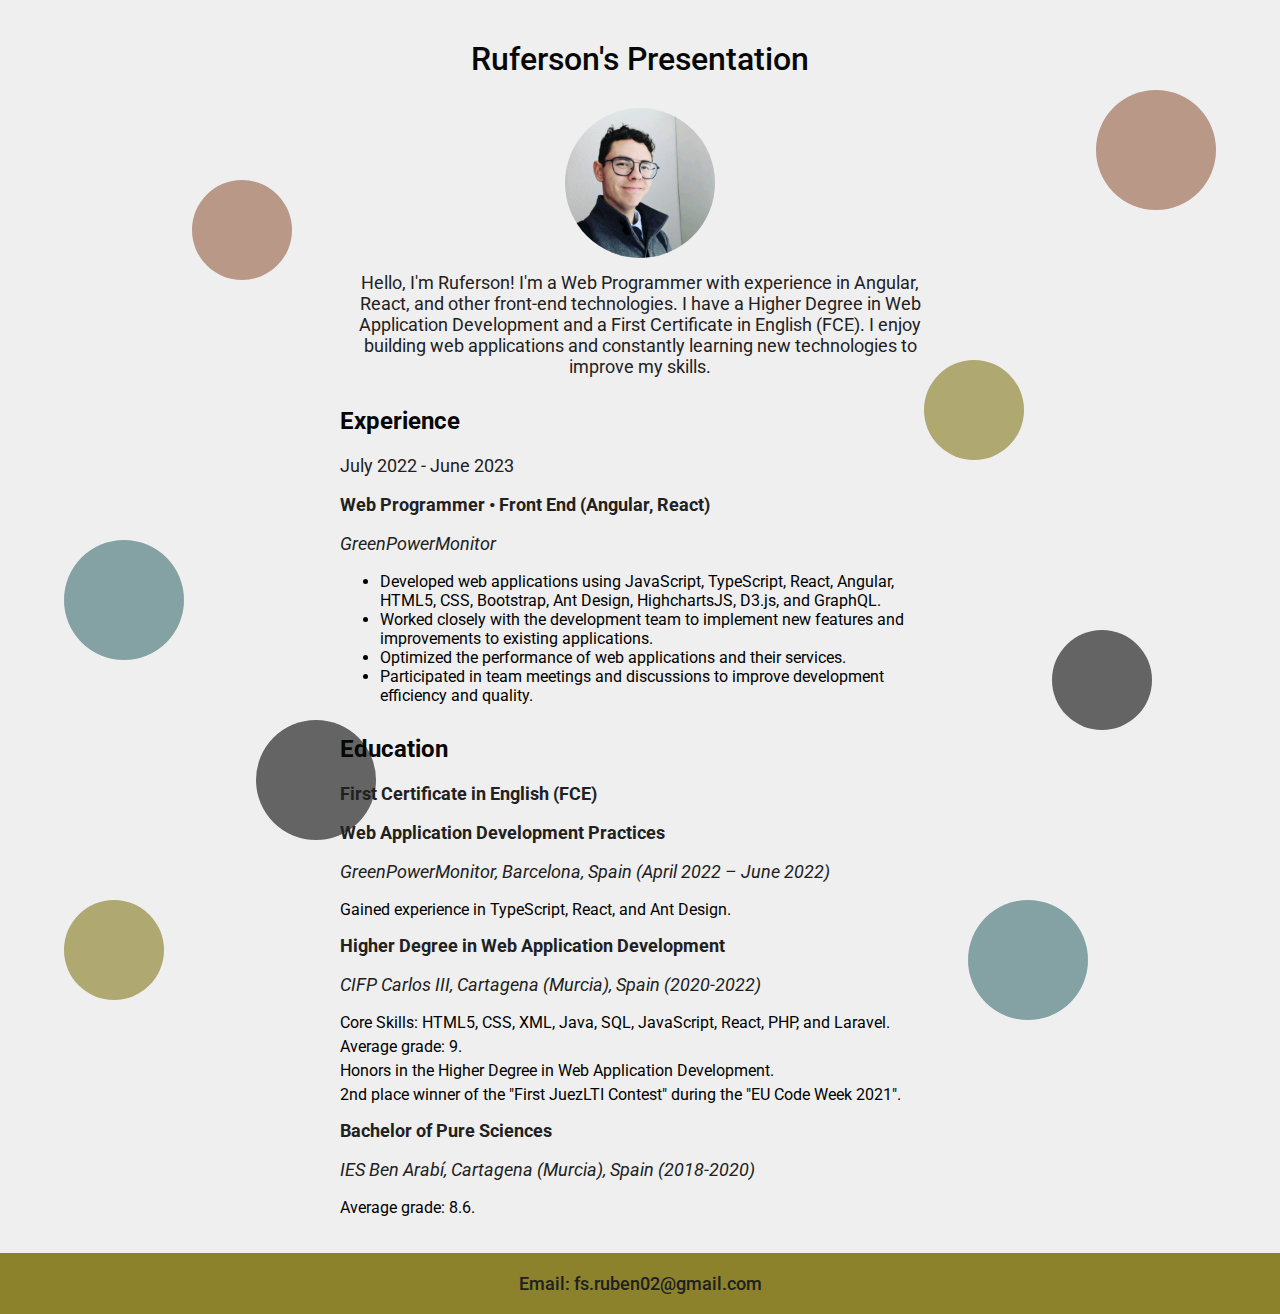
==== index.html @ d3e8e2b4 "Finalizing" ====
<!DOCTYPE html>
<html>

<head>
	<meta charset="UTF-8">
	<meta name="viewport" content="width=device-width, initial-scale=1.0">
	<title>Presentation Website</title>
	<link rel="stylesheet" href="https://fonts.googleapis.com/css?family=Roboto:300,400,500">
	<link rel="stylesheet" href="index.css">
</head>

<body>
	<div class="container">
		<h1>Ruferson's Presentation</h1>
		<div class="image-container">
			<img src="profile_photo.jpeg" alt="Ruferson's Face">
		</div>
		<p>Hello, I'm Ruferson! I'm a Web Programmer with experience in Angular, React, and other front-end technologies. I
			have a Higher Degree in Web Application Development and a First Certificate in English (FCE). I enjoy building web
			applications and constantly learning new technologies to improve my skills.</p>
		<div class="experience">
			<h2>Experience</h2>
			<p>July 2022 - June 2023</p>
			<p><strong>Web Programmer • Front End (Angular, React)</strong></p>
			<p><em>GreenPowerMonitor</em></p>
			<ul>
				<li>Developed web applications using JavaScript, TypeScript, React, Angular, HTML5, CSS, Bootstrap, Ant Design,
					HighchartsJS, D3.js, and GraphQL.</li>
				<li>Worked closely with the development team to implement new features and improvements to existing
					applications.</li>
				<li>Optimized the performance of web applications and their services.</li>
				<li>Participated in team meetings and discussions to improve development efficiency and quality.</li>
			</ul>
		</div>

		<div class="education">
			<h2>Education</h2>
			<p><strong>First Certificate in English (FCE)</strong></p>
			<p><strong>Web Application Development Practices</strong></p>
			<p><em>GreenPowerMonitor, Barcelona, Spain (April 2022 – June 2022)</em></p>
			<ul>
				<li>Gained experience in TypeScript, React, and Ant Design.</li>
			</ul>

			<p><strong>Higher Degree in Web Application Development</strong></p>
			<p><em>CIFP Carlos III, Cartagena (Murcia), Spain (2020-2022)</em></p>
			<ul>
				<li>Core Skills: HTML5, CSS, XML, Java, SQL, JavaScript, React, PHP, and Laravel.</li>
				<li>Average grade: 9.</li>
				<li>Honors in the Higher Degree in Web Application Development.</li>
				<li>2nd place winner of the "First JuezLTI Contest" during the "EU Code Week 2021".</li>
			</ul>

			<p><strong>Bachelor of Pure Sciences</strong></p>
			<p><em>IES Ben Arabí, Cartagena (Murcia), Spain (2018-2020)</em></p>
			<ul>
				<li>Average grade: 8.6.</li>
			</ul>
		</div>
	</div>
	<div class="footer">
		<div class="email">
			<p>Email: fs.ruben02@gmail.com</p>
		</div>
	</div>
	<div class="floating-shapes">
		<div class="shape circle circle-1"></div>
		<div class="shape circle circle-2"></div>
		<div class="shape circle circle-3"></div>
		<div class="shape circle circle-4"></div>
		<div class="shape square square-1"></div>
		<div class="shape square square-2"></div>
		<div class="shape square square-3"></div>
		<div class="shape square square-4"></div>
	</div>
</body>

</html>
---- index.css ----
body {
	font-family: 'Roboto', sans-serif;
	background-color: #EFEFEF;
	margin: 0;
	padding: 0;
}

.container {
	max-width: 600px;
	margin: 0 auto;
	padding: 20px;
	text-align: center;
	position: relative;
	z-index: 1;
}

h1 {
	font-size: 32px;
	font-weight: 500;
	color: #070707;
	margin-top: 20px;
}

p {
	font-size: 18px;
	color: #212121;
	margin-top: 10px;
}

a {
	color: #3C6E71;
	text-decoration: none;
}

a:hover {
	text-decoration: underline;
}

.experience {
	text-align: left;
	margin-top: 30px;
}

.experience h2 {
	font-size: 24px;
	color: #070707;
	margin-top: 20px;
}

.education {
	text-align: left;
	margin-top: 30px;
}

.education h2 {
	font-size: 24px;
	color: #070707;
	margin-top: 20px;
}

.education ul {
	list-style-type: none;
	padding-left: 0;
	margin-top: 10px;
}

.education li {
	margin-bottom: 5px;
}

.footer {
	background-color: #83791bec;
	padding: 20px;
	color: #EFEFEF;
	text-align: center;
}

.footer p {
	margin: 0;
	color: #202020;
	font-size: 18px;
	font-weight: 500;
}

.image-container {
	margin-top: 30px;
}

.image-container img {
	width: 150px;
	border-radius: 50%;
}

.floating-shapes {
	position: absolute;
	top: 0;
	left: 0;
	right: 0;
	bottom: 0;
	z-index: -1;
	pointer-events: none;
}

.shape {
	position: absolute;
	border-radius: 50%;
	animation-duration: 40s;
	animation-timing-function: linear;
	animation-iteration-count: infinite;
}

.circle {
	width: 100px;
	height: 100px;
	animation-name: moveCircle;
}

.square {
	width: 120px;
	height: 120px;
	animation-name: moveSquare;
}

.circle-1 {
	top: 20%;
	left: 15%;
	background-color: #955E42;
	opacity: 0.6;
}

.circle-2 {
	top: 70%;
	right: 10%;
	background-color: #070707;
	opacity: 0.6;
}

.circle-3 {
	top: 40%;
	right: 20%;
	background-color: #83781B;
	opacity: 0.6;
}

.circle-4 {
	top: 100%;
	left: 5%;
	background-color: #83781B;
	opacity: 0.6;
}

.square-1 {
	top: 60%;
	left: 5%;
	background-color: #3C6E71;
	opacity: 0.6;
}

.square-2 {
	top: 10%;
	right: 5%;
	background-color: #955E42;
	opacity: 0.6;
}

.square-3 {
	top: 80%;
	left: 20%;
	background-color: #070707;
	opacity: 0.6;
}

.square-4 {
	top: 100%;
	right: 15%;
	background-color: #3C6E71;
	opacity: 0.6;
}

@keyframes moveCircle {
	0% {
		transform: translate(0, 0);
		opacity: 0.45;
	}

	50% {
		transform: translate(100px, 100px);
		opacity: 0.8;
	}

	100% {
		transform: translate(0, 0);
		opacity: 0.45;
	}
}

@keyframes moveSquare {
	0% {
		transform: translate(0, 0);
		opacity: 0.45;
	}

	50% {
		transform: translate(-100px, -100px);
		opacity: 0.8;
	}

	100% {
		transform: translate(0, 0);
		opacity: 0.45;
	}
}
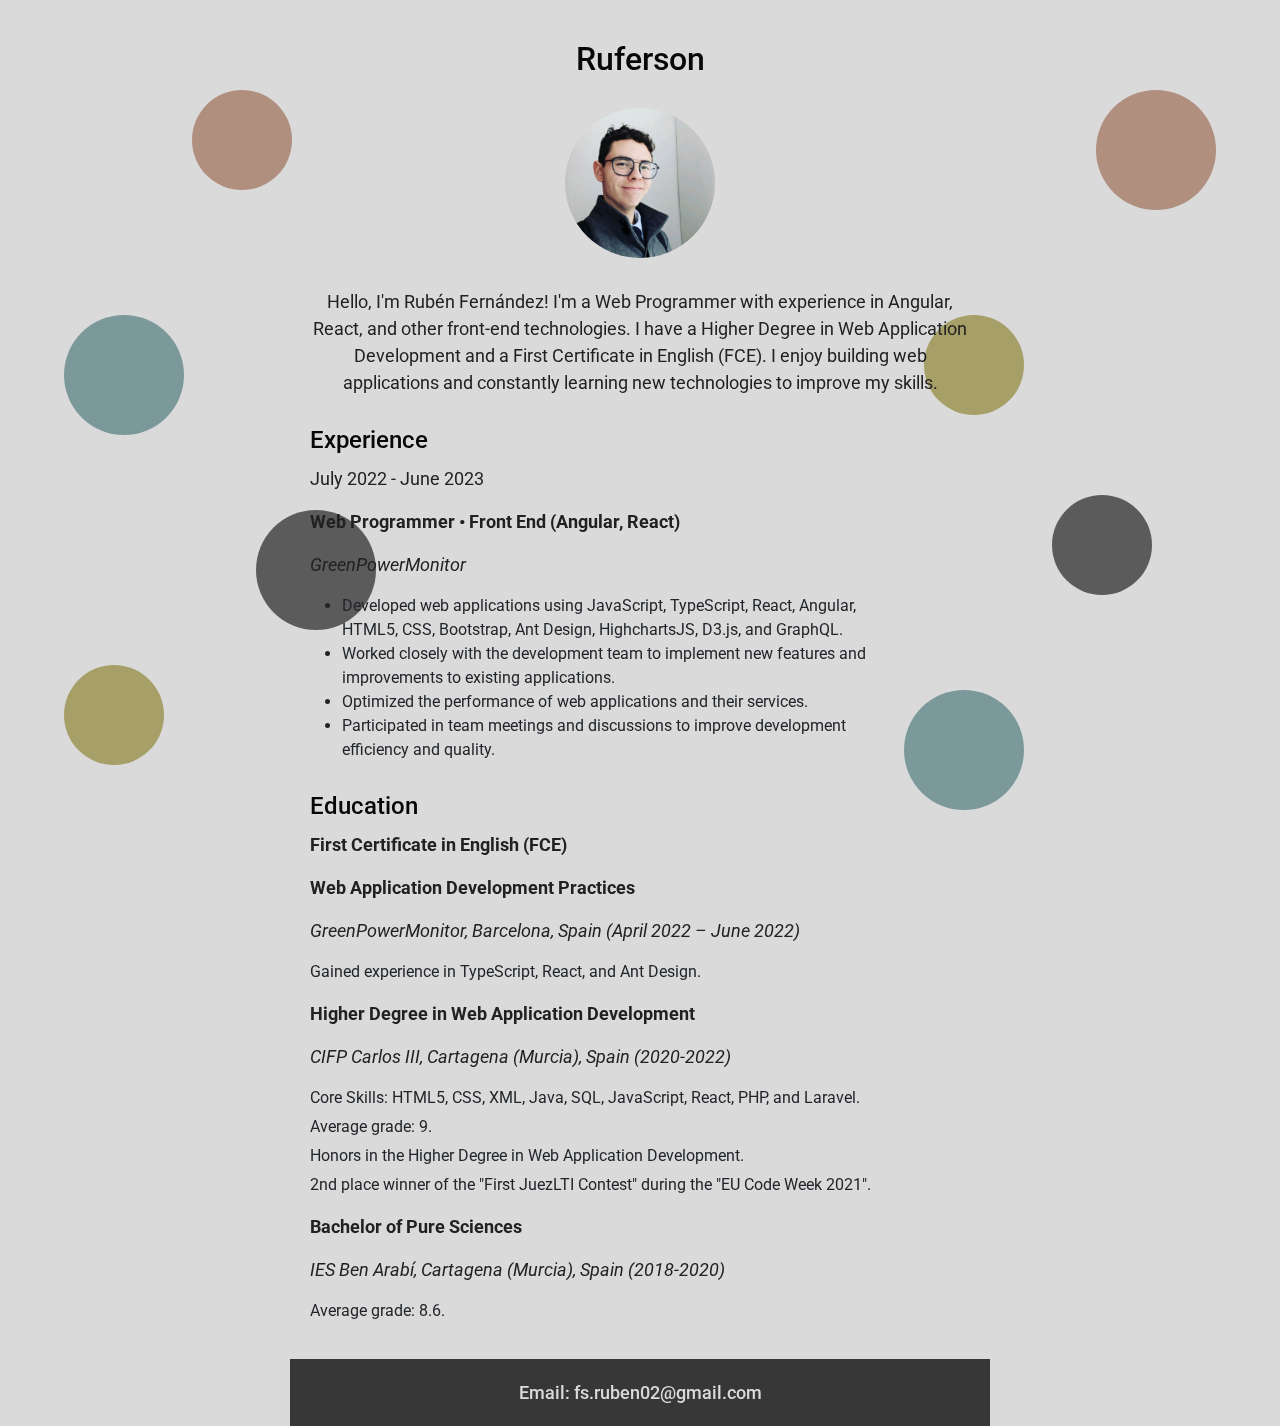
==== commit 8ab06931: "Fixing" ====
--- a/index.html
+++ b/index.html
@@ -6,16 +6,17 @@
 	<meta name="viewport" content="width=device-width, initial-scale=1.0">
 	<title>Presentation Website</title>
 	<link rel="stylesheet" href="https://fonts.googleapis.com/css?family=Roboto:300,400,500">
+	<link rel="stylesheet" href="https://cdn.jsdelivr.net/npm/bootstrap@5.3.0/dist/css/bootstrap.min.css">
 	<link rel="stylesheet" href="index.css">
 </head>
 
 <body>
 	<div class="container">
-		<h1>Ruferson's Presentation</h1>
+		<h1>Ruferson</h1>
 		<div class="image-container">
 			<img src="profile_photo.jpeg" alt="Ruferson's Face">
 		</div>
-		<p>Hello, I'm Ruferson! I'm a Web Programmer with experience in Angular, React, and other front-end technologies. I
+		<p>Hello, I'm Rubén Fernández! I'm a Web Programmer with experience in Angular, React, and other front-end technologies. I
 			have a Higher Degree in Web Application Development and a First Certificate in English (FCE). I enjoy building web
 			applications and constantly learning new technologies to improve my skills.</p>
 		<div class="experience">
@@ -63,15 +64,15 @@
 			<p>Email: fs.ruben02@gmail.com</p>
 		</div>
 	</div>
-	<div class="floating-shapes">
+	<div class="floating-shapes d-none d-xl-block">
 		<div class="shape circle circle-1"></div>
 		<div class="shape circle circle-2"></div>
 		<div class="shape circle circle-3"></div>
 		<div class="shape circle circle-4"></div>
-		<div class="shape square square-1"></div>
-		<div class="shape square square-2"></div>
-		<div class="shape square square-3"></div>
-		<div class="shape square square-4"></div>
+		<div class="shape circle-l circle-l-1"></div>
+		<div class="shape circle-l circle-l-2"></div>
+		<div class="shape circle-l circle-l-3"></div>
+		<div class="shape circle-l circle-l-4"></div>
 	</div>
 </body>
 
--- a/index.css
+++ b/index.css
@@ -1,12 +1,12 @@
 body {
 	font-family: 'Roboto', sans-serif;
-	background-color: #EFEFEF;
+	background-color: #dadada;
 	margin: 0;
 	padding: 0;
 }
 
 .container {
-	max-width: 600px;
+	max-width: 700px;
 	margin: 0 auto;
 	padding: 20px;
 	text-align: center;
@@ -37,6 +37,7 @@
 }
 
 .experience {
+	max-width: 600px;
 	text-align: left;
 	margin-top: 30px;
 }
@@ -48,6 +49,7 @@
 }
 
 .education {
+	max-width: 600px;
 	text-align: left;
 	margin-top: 30px;
 }
@@ -69,30 +71,38 @@
 }
 
 .footer {
-	background-color: #83791bec;
+	background-color: #292929ec;
+	max-width: 700px;
 	padding: 20px;
+	margin: auto;
 	color: #EFEFEF;
 	text-align: center;
 }
 
 .footer p {
 	margin: 0;
-	color: #202020;
+	color: #dadada;
 	font-size: 18px;
 	font-weight: 500;
 }
 
 .image-container {
 	margin-top: 30px;
+	margin-bottom: 30px;
 }
 
 .image-container img {
-	width: 150px;
-	border-radius: 50%;
+  width: 150px;
+  border-radius: 50%;
+  transition: box-shadow 0.3s ease;
+}
+
+.image-container img:hover {
+  box-shadow: 0 0 10px 5px #2c2c2c38;
 }
 
 .floating-shapes {
-	position: absolute;
+	position: fixed;
 	top: 0;
 	left: 0;
 	right: 0;
@@ -102,7 +112,7 @@
 }
 
 .shape {
-	position: absolute;
+	position: fixed;
 	border-radius: 50%;
 	animation-duration: 40s;
 	animation-timing-function: linear;
@@ -115,64 +125,64 @@
 	animation-name: moveCircle;
 }
 
-.square {
+.circle-l {
 	width: 120px;
 	height: 120px;
-	animation-name: moveSquare;
+	animation-name: moveCircle-l;
 }
 
 .circle-1 {
-	top: 20%;
+	top: 10%;
 	left: 15%;
 	background-color: #955E42;
 	opacity: 0.6;
 }
 
 .circle-2 {
-	top: 70%;
+	top: 55%;
 	right: 10%;
 	background-color: #070707;
 	opacity: 0.6;
 }
 
 .circle-3 {
-	top: 40%;
+	top: 35%;
 	right: 20%;
 	background-color: #83781B;
 	opacity: 0.6;
 }
 
 .circle-4 {
-	top: 100%;
+	bottom: 15%;
 	left: 5%;
 	background-color: #83781B;
 	opacity: 0.6;
 }
 
-.square-1 {
-	top: 60%;
+.circle-l-1 {
+	top: 35%;
 	left: 5%;
 	background-color: #3C6E71;
 	opacity: 0.6;
 }
 
-.square-2 {
+.circle-l-2 {
 	top: 10%;
 	right: 5%;
 	background-color: #955E42;
 	opacity: 0.6;
 }
 
-.square-3 {
-	top: 80%;
+.circle-l-3 {
+	bottom: 30%;
 	left: 20%;
 	background-color: #070707;
 	opacity: 0.6;
 }
 
-.square-4 {
-	top: 100%;
-	right: 15%;
+.circle-l-4 {
+	bottom: 10%;
+	right: 20%;
 	background-color: #3C6E71;
 	opacity: 0.6;
 }
@@ -185,7 +195,7 @@
 
 	50% {
 		transform: translate(100px, 100px);
-		opacity: 0.8;
+		opacity: 0.6;
 	}
 
 	100% {
@@ -194,7 +204,7 @@
 	}
 }
 
-@keyframes moveSquare {
+@keyframes moveCircle-l {
 	0% {
 		transform: translate(0, 0);
 		opacity: 0.45;
@@ -202,11 +212,27 @@
 
 	50% {
 		transform: translate(-100px, -100px);
-		opacity: 0.8;
+		opacity: 0.6;
 	}
 
 	100% {
 		transform: translate(0, 0);
 		opacity: 0.45;
 	}
-}+}
+
+@keyframes slideIn {
+  0% {
+    transform: translateY(-100%);
+    opacity: 0;
+  }
+  100% {
+    transform: translateY(0);
+    opacity: 1;
+  }
+}
+
+.container,
+.floating-shapes {
+  animation: slideIn 1.5s ease forwards;
+}
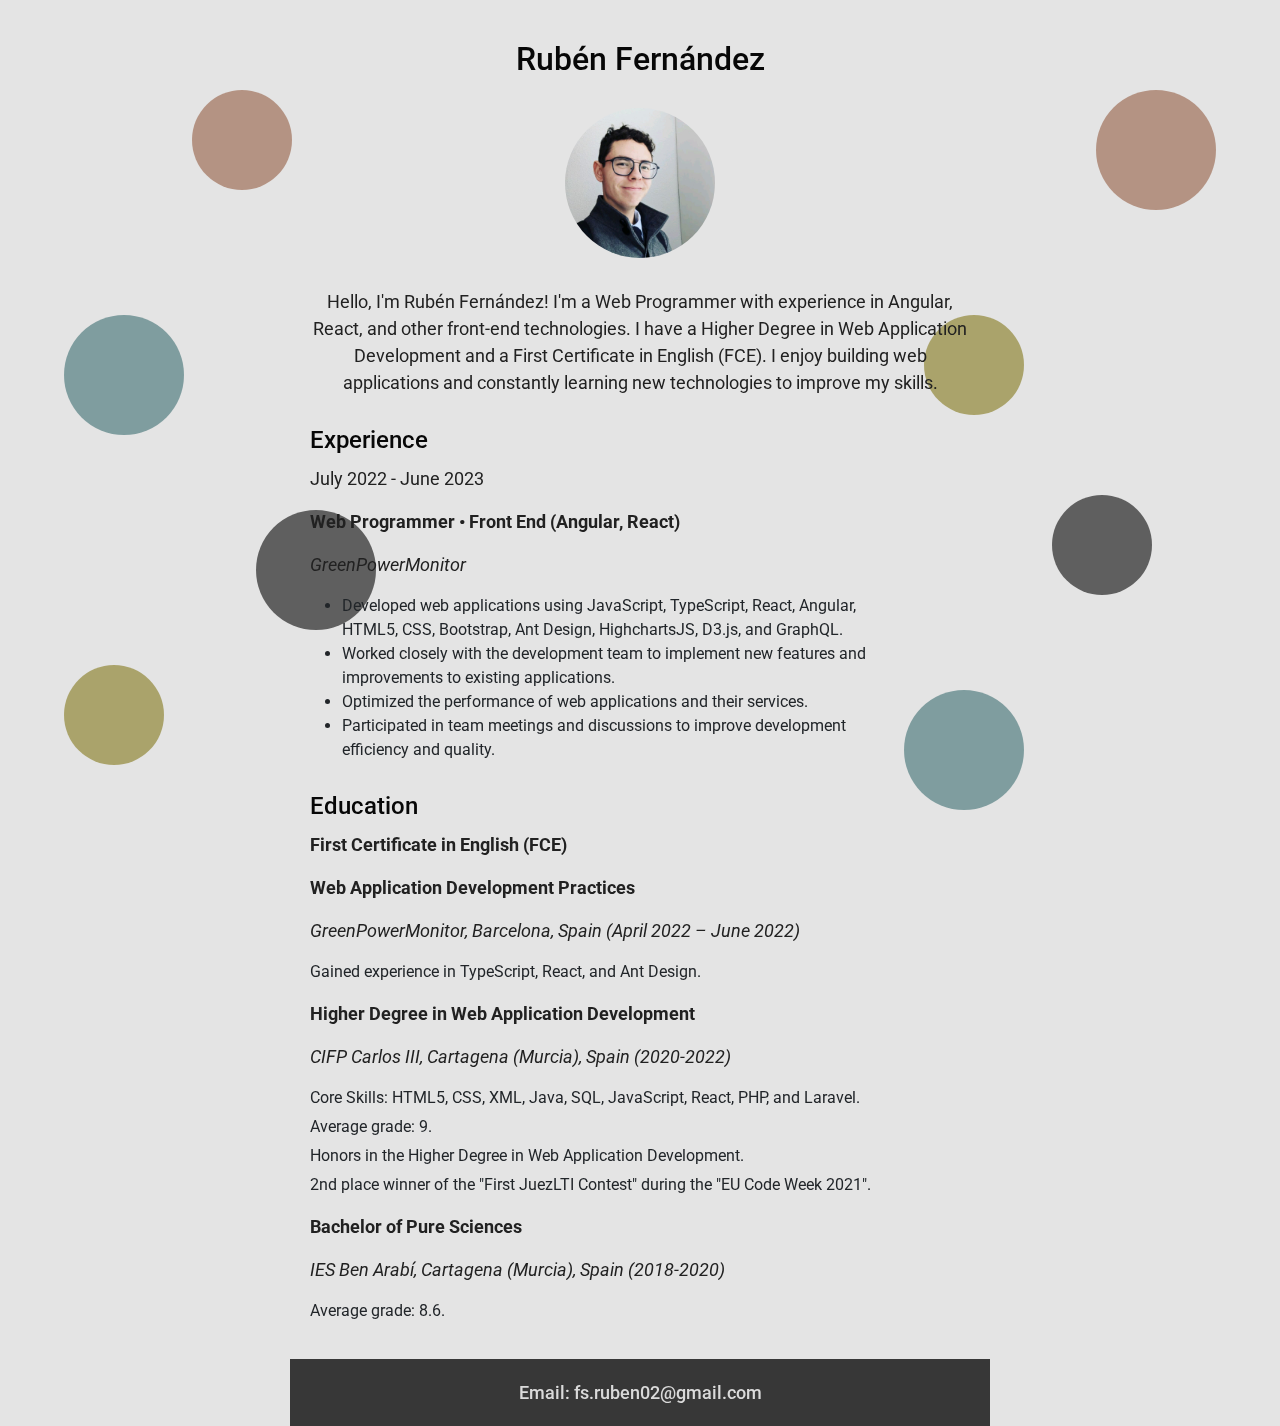
==== commit a6e3c4c5: "Update index.html" ====
--- a/index.html
+++ b/index.html
@@ -12,7 +12,7 @@
 
 <body>
 	<div class="container">
-		<h1>Ruferson</h1>
+		<h1>Rubén Fernández</h1>
 		<div class="image-container">
 			<img src="profile_photo.jpeg" alt="Ruferson's Face">
 		</div>
--- a/index.css
+++ b/index.css
@@ -1,6 +1,6 @@
 body {
 	font-family: 'Roboto', sans-serif;
-	background-color: #dadada;
+	background-color: #e4e4e4;
 	margin: 0;
 	padding: 0;
 }
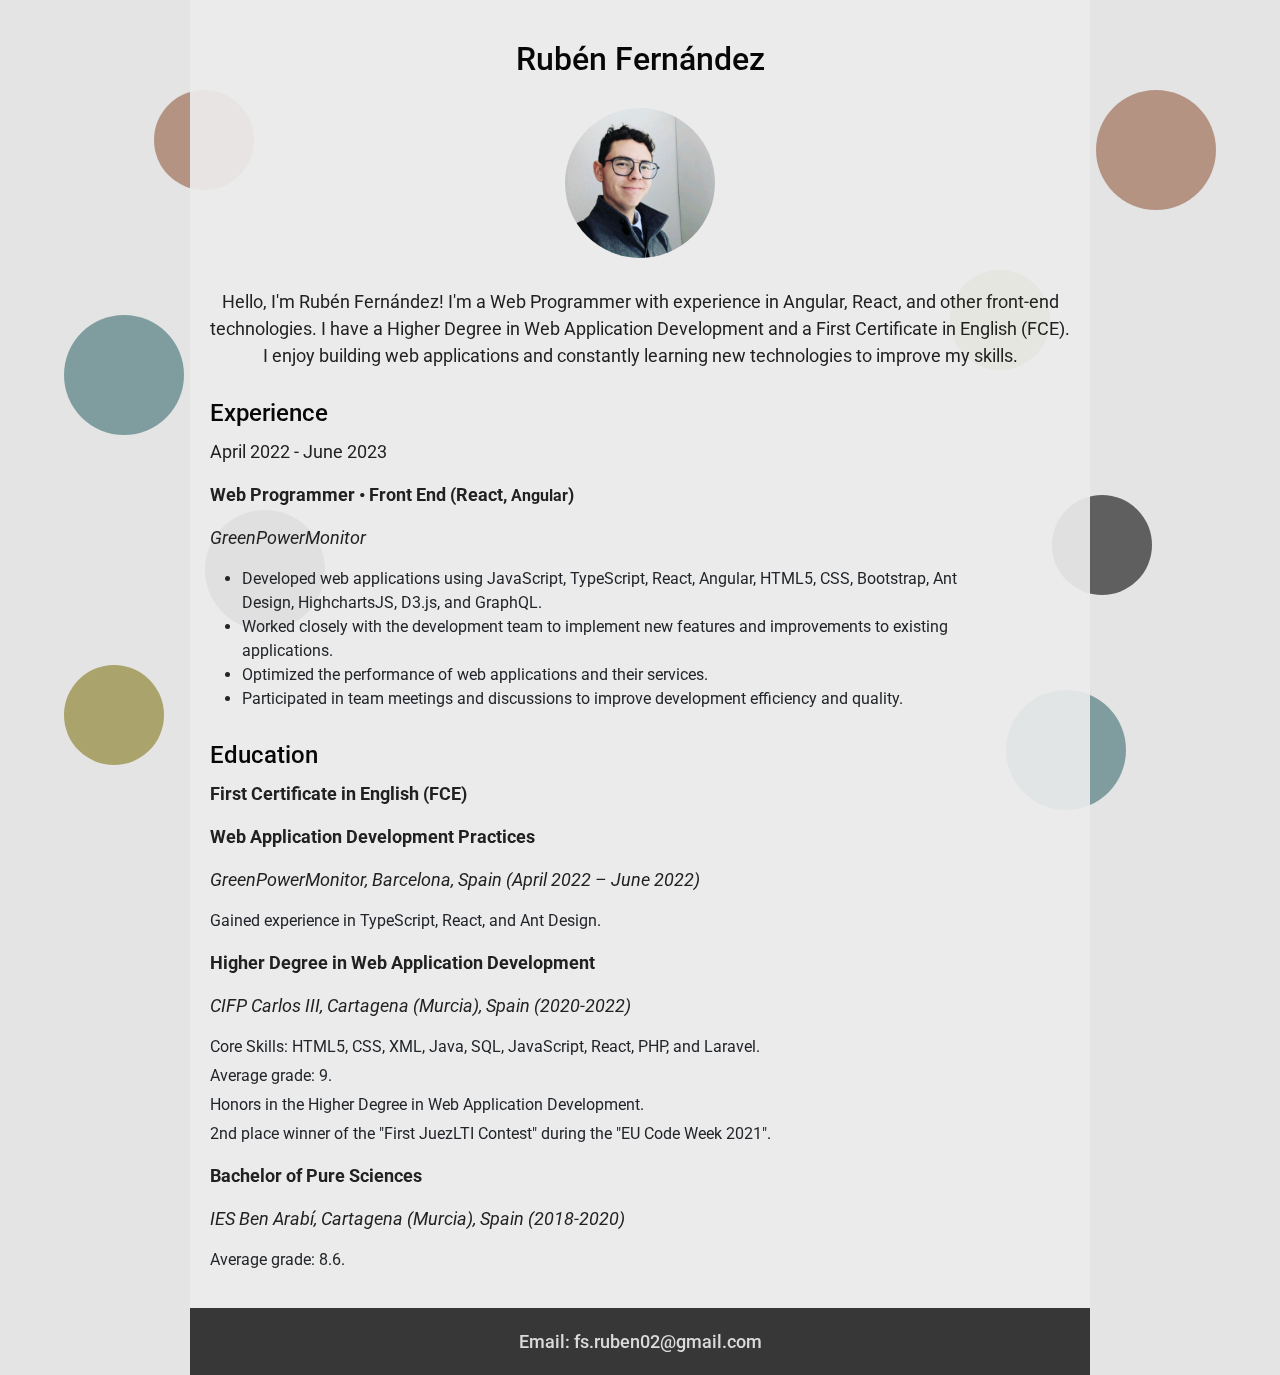
==== commit 705ae132: "Some adjustments" ====
--- a/index.html
+++ b/index.html
@@ -21,8 +21,8 @@
 			applications and constantly learning new technologies to improve my skills.</p>
 		<div class="experience">
 			<h2>Experience</h2>
-			<p>July 2022 - June 2023</p>
-			<p><strong>Web Programmer • Front End (Angular, React)</strong></p>
+			<p>April 2022 - June 2023</p>
+			<p><strong>Web Programmer • Front End (React, <small>Angular</small>)</strong></p>
 			<p><em>GreenPowerMonitor</em></p>
 			<ul>
 				<li>Developed web applications using JavaScript, TypeScript, React, Angular, HTML5, CSS, Bootstrap, Ant Design,
--- a/index.css
+++ b/index.css
@@ -6,7 +6,8 @@
 }
 
 .container {
-	max-width: 700px;
+	max-width: 900px;
+	background-color: #ebebebea;
 	margin: 0 auto;
 	padding: 20px;
 	text-align: center;
@@ -37,7 +38,7 @@
 }
 
 .experience {
-	max-width: 600px;
+	max-width: 800px;
 	text-align: left;
 	margin-top: 30px;
 }
@@ -49,7 +50,7 @@
 }
 
 .education {
-	max-width: 600px;
+	max-width: 800px;
 	text-align: left;
 	margin-top: 30px;
 }
@@ -72,7 +73,7 @@
 
 .footer {
 	background-color: #292929ec;
-	max-width: 700px;
+	max-width: 900px;
 	padding: 20px;
 	margin: auto;
 	color: #EFEFEF;
@@ -133,7 +134,7 @@
 
 .circle-1 {
 	top: 10%;
-	left: 15%;
+	left: 12%;
 	background-color: #955E42;
 	opacity: 0.6;
 }
@@ -146,8 +147,8 @@
 }
 
 .circle-3 {
-	top: 35%;
-	right: 20%;
+	top: 30%;
+	right: 18%;
 	background-color: #83781B;
 	opacity: 0.6;
 }
@@ -175,14 +176,14 @@
 
 .circle-l-3 {
 	bottom: 30%;
-	left: 20%;
+	left: 16%;
 	background-color: #070707;
 	opacity: 0.6;
 }
 
 .circle-l-4 {
 	bottom: 10%;
-	right: 20%;
+	right: 12%;
 	background-color: #3C6E71;
 	opacity: 0.6;
 }
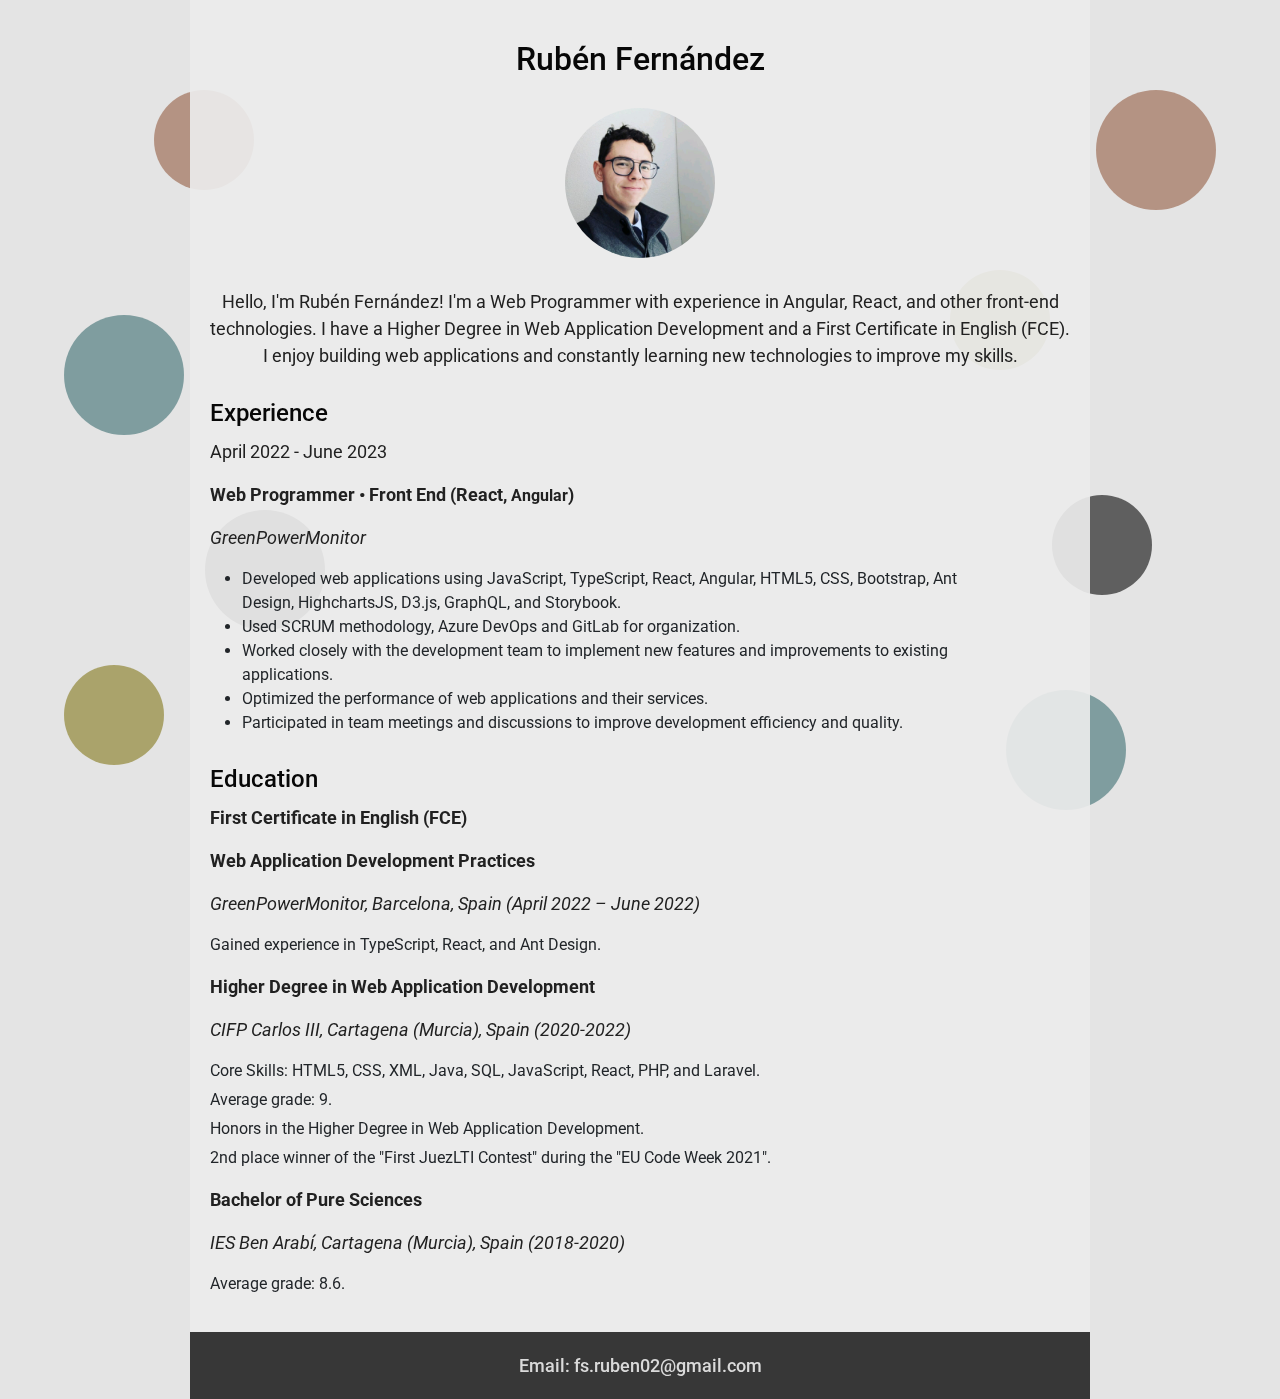
==== commit f6cdda63: "Some adjustments" ====
--- a/index.html
+++ b/index.html
@@ -26,7 +26,8 @@
 			<p><em>GreenPowerMonitor</em></p>
 			<ul>
 				<li>Developed web applications using JavaScript, TypeScript, React, Angular, HTML5, CSS, Bootstrap, Ant Design,
-					HighchartsJS, D3.js, and GraphQL.</li>
+					HighchartsJS, D3.js, GraphQL, and Storybook.</li>
+				<li>Used SCRUM methodology, Azure DevOps and GitLab for organization.</li>
 				<li>Worked closely with the development team to implement new features and improvements to existing
 					applications.</li>
 				<li>Optimized the performance of web applications and their services.</li>
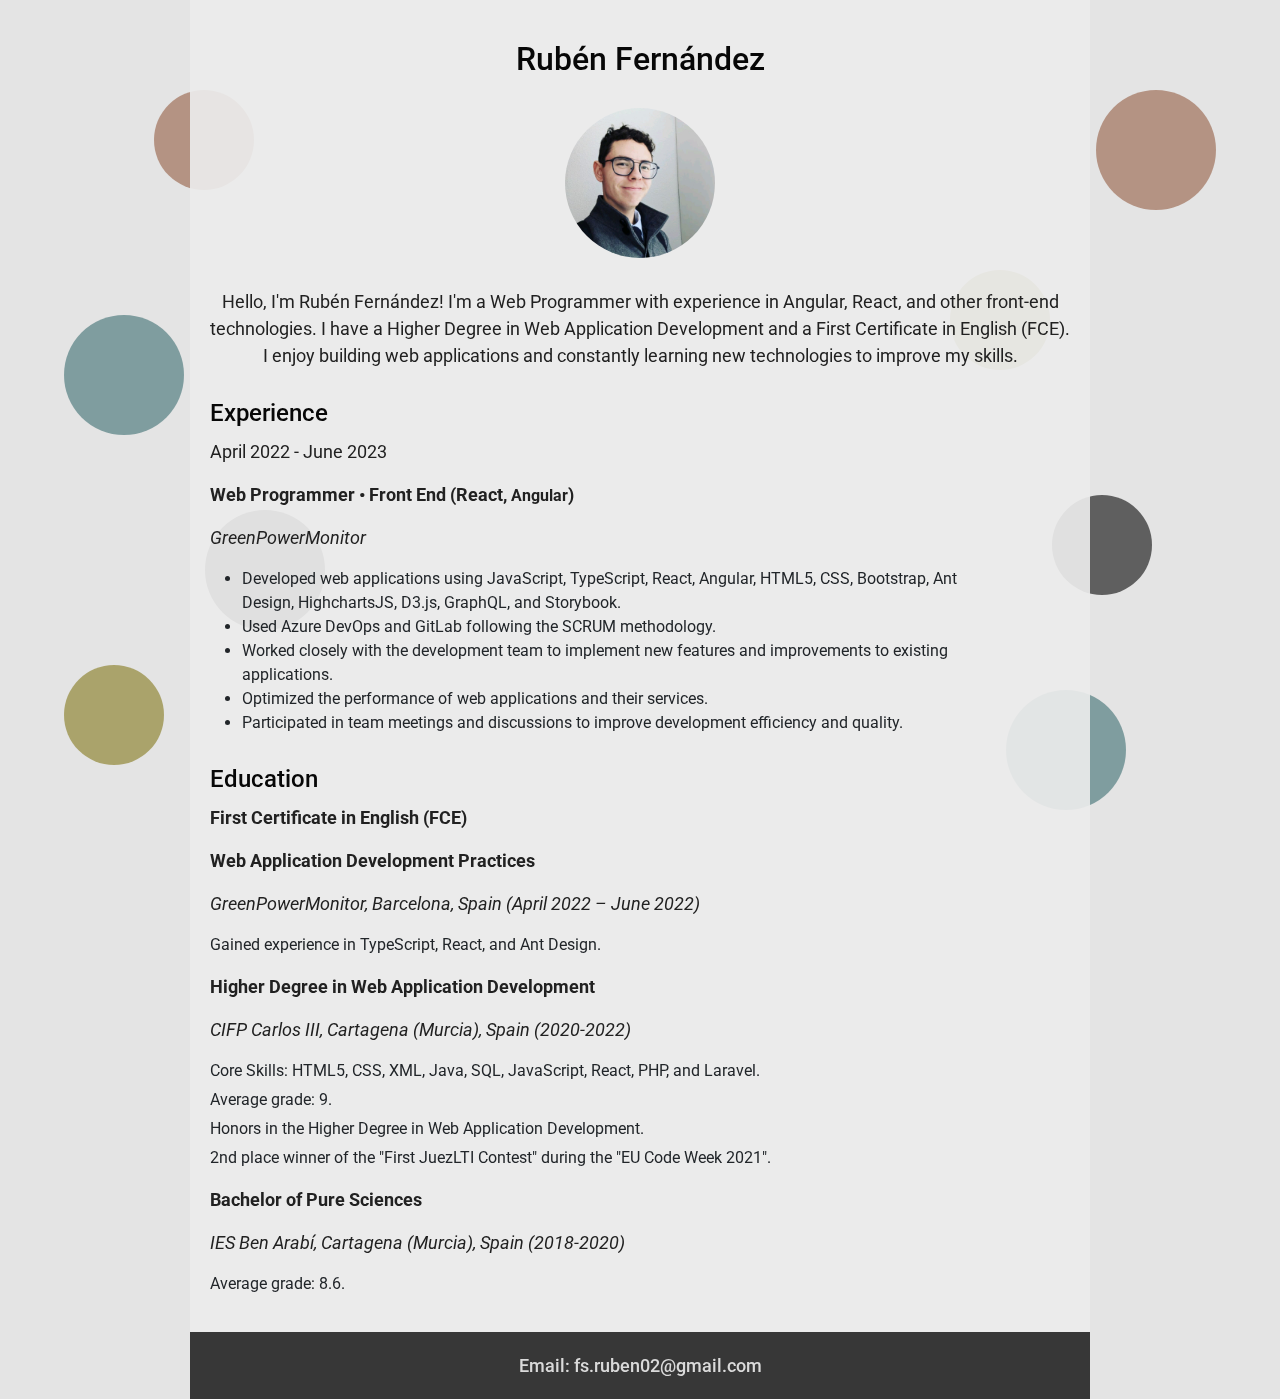
==== commit fb7e7582: "Some adjustments" ====
--- a/index.html
+++ b/index.html
@@ -27,7 +27,7 @@
 			<ul>
 				<li>Developed web applications using JavaScript, TypeScript, React, Angular, HTML5, CSS, Bootstrap, Ant Design,
 					HighchartsJS, D3.js, GraphQL, and Storybook.</li>
-				<li>Used SCRUM methodology, Azure DevOps and GitLab for organization.</li>
+				<li>Used Azure DevOps and GitLab following the SCRUM methodology.</li>
 				<li>Worked closely with the development team to implement new features and improvements to existing
 					applications.</li>
 				<li>Optimized the performance of web applications and their services.</li>
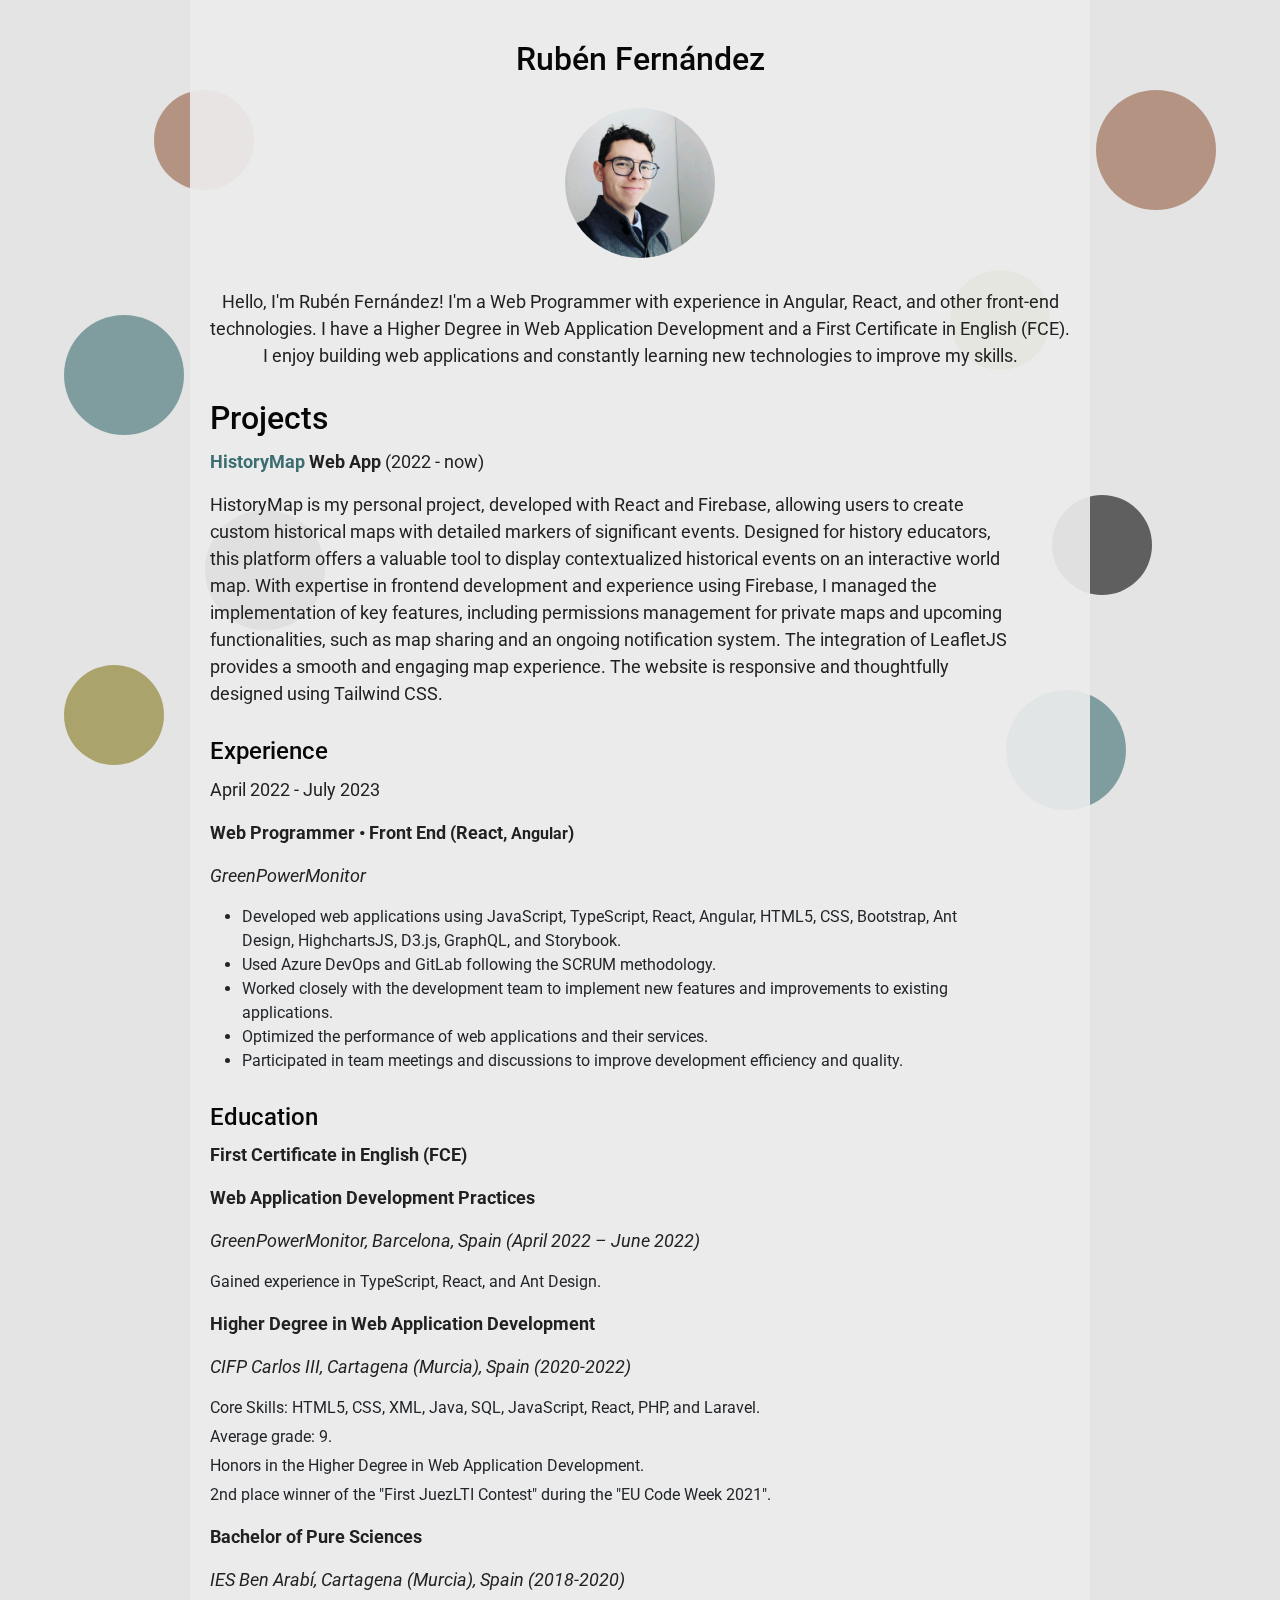
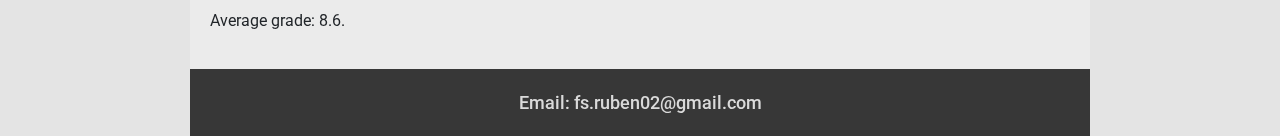
==== commit 8ba47986: "Adding projects" ====
--- a/index.html
+++ b/index.html
@@ -19,9 +19,21 @@
 		<p>Hello, I'm Rubén Fernández! I'm a Web Programmer with experience in Angular, React, and other front-end technologies. I
 			have a Higher Degree in Web Application Development and a First Certificate in English (FCE). I enjoy building web
 			applications and constantly learning new technologies to improve my skills.</p>
+
+		<div class="projects">
+			<h1>Projects</h1>
+			<p><strong><a href="https://historymap-e4826.web.app/">HistoryMap</a> Web App</strong> (2022 - now)</p>
+			<p>HistoryMap is my personal project, developed with React and Firebase, allowing users to create custom historical maps 
+				with detailed markers of significant events. Designed for history educators, this platform offers a valuable tool to display 
+				contextualized historical events on an interactive world map. With expertise in frontend development and experience using Firebase, 
+				I managed the implementation of key features, including permissions management for private maps and upcoming functionalities, such as 
+				map sharing and an ongoing notification system. The integration of LeafletJS provides a smooth and engaging map experience. The 
+				website is responsive and thoughtfully designed using Tailwind CSS.</p>
+		</div>
+
 		<div class="experience">
 			<h2>Experience</h2>
-			<p>April 2022 - June 2023</p>
+			<p>April 2022 - July 2023</p>
 			<p><strong>Web Programmer • Front End (React, <small>Angular</small>)</strong></p>
 			<p><em>GreenPowerMonitor</em></p>
 			<ul>
--- a/index.css
+++ b/index.css
@@ -35,6 +35,18 @@
 
 a:hover {
 	text-decoration: underline;
+}
+
+.projects {
+	max-width: 800px;
+	text-align: left;
+	margin-top: 30px;
+}
+
+.projects h2 {
+	font-size: 24px;
+	color: #070707;
+	margin-top: 20px;
 }
 
 .experience {
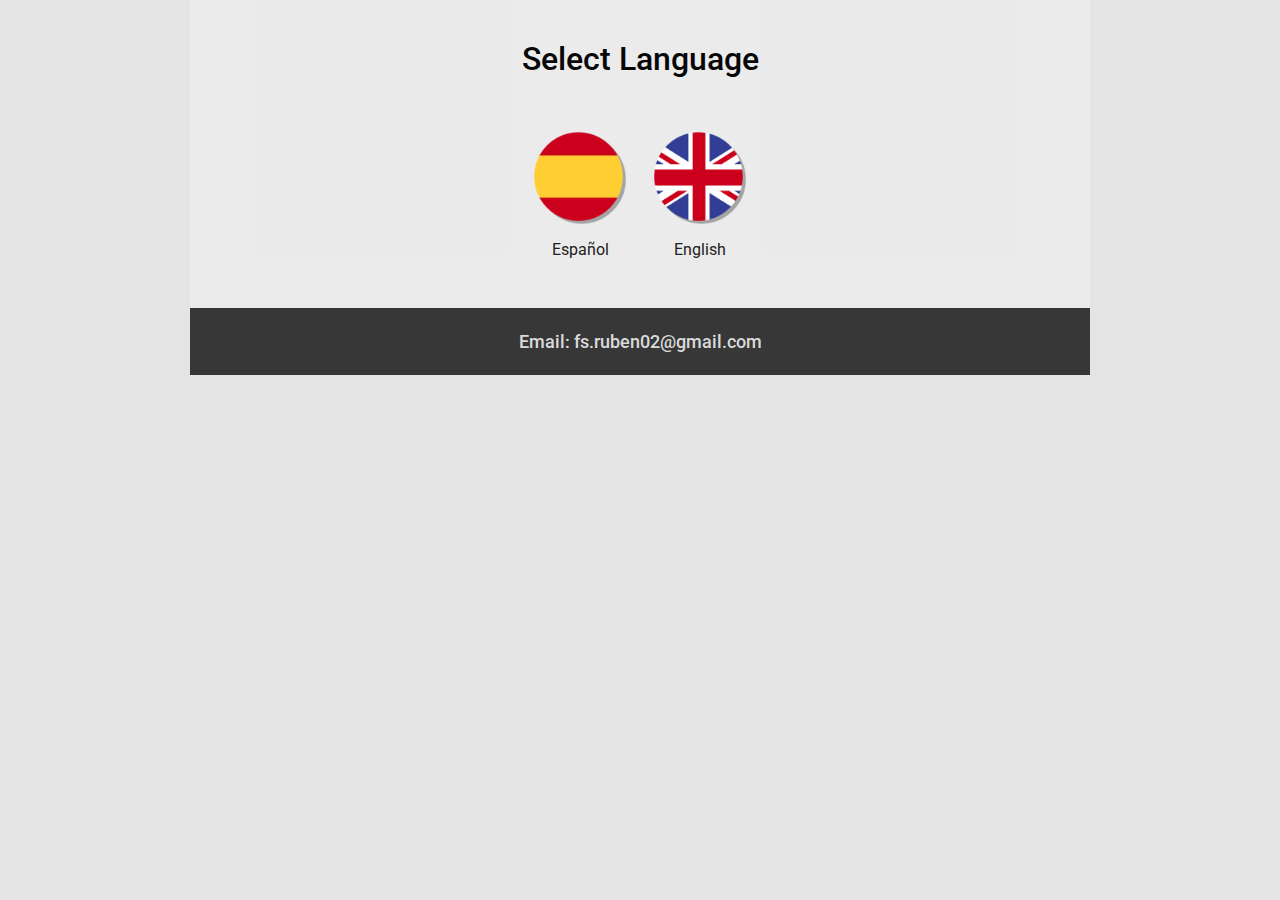
==== commit 0f039a8e: "finish" ====
--- a/index.html
+++ b/index.html
@@ -4,7 +4,7 @@
 <head>
 	<meta charset="UTF-8">
 	<meta name="viewport" content="width=device-width, initial-scale=1.0">
-	<title>Presentation Website</title>
+	<title>Select Language</title>
 	<link rel="stylesheet" href="https://fonts.googleapis.com/css?family=Roboto:300,400,500">
 	<link rel="stylesheet" href="https://cdn.jsdelivr.net/npm/bootstrap@5.3.0/dist/css/bootstrap.min.css">
 	<link rel="stylesheet" href="index.css">
@@ -12,64 +12,20 @@
 
 <body>
 	<div class="container">
-		<h1>Rubén Fernández</h1>
-		<div class="image-container">
-			<img src="profile_photo.jpeg" alt="Ruferson's Face">
-		</div>
-		<p>Hello, I'm Rubén Fernández! I'm a Web Programmer with experience in Angular, React, and other front-end technologies. I
-			have a Higher Degree in Web Application Development and a First Certificate in English (FCE). I enjoy building web
-			applications and constantly learning new technologies to improve my skills.</p>
-
-		<div class="projects">
-			<h1>Projects</h1>
-			<p><strong><a href="https://historymap-e4826.web.app/">HistoryMap</a> Web App</strong> (2022 - now)</p>
-			<p>HistoryMap is my personal project, developed with React and Firebase, allowing users to create custom historical maps 
-				with detailed markers of significant events. Designed for history educators, this platform offers a valuable tool to display 
-				contextualized historical events on an interactive world map. With expertise in frontend development and experience using Firebase, 
-				I managed the implementation of key features, including permissions management for private maps and upcoming functionalities, such as 
-				map sharing and an ongoing notification system. The integration of LeafletJS provides a smooth and engaging map experience. The 
-				website is responsive and thoughtfully designed using Tailwind CSS.</p>
-		</div>
-
-		<div class="experience">
-			<h2>Experience</h2>
-			<p>April 2022 - July 2023</p>
-			<p><strong>Web Programmer • Front End (React, <small>Angular</small>)</strong></p>
-			<p><em>GreenPowerMonitor</em></p>
-			<ul>
-				<li>Developed web applications using JavaScript, TypeScript, React, Angular, HTML5, CSS, Bootstrap, Ant Design,
-					HighchartsJS, D3.js, GraphQL, and Storybook.</li>
-				<li>Used Azure DevOps and GitLab following the SCRUM methodology.</li>
-				<li>Worked closely with the development team to implement new features and improvements to existing
-					applications.</li>
-				<li>Optimized the performance of web applications and their services.</li>
-				<li>Participated in team meetings and discussions to improve development efficiency and quality.</li>
-			</ul>
-		</div>
-
-		<div class="education">
-			<h2>Education</h2>
-			<p><strong>First Certificate in English (FCE)</strong></p>
-			<p><strong>Web Application Development Practices</strong></p>
-			<p><em>GreenPowerMonitor, Barcelona, Spain (April 2022 – June 2022)</em></p>
-			<ul>
-				<li>Gained experience in TypeScript, React, and Ant Design.</li>
-			</ul>
-
-			<p><strong>Higher Degree in Web Application Development</strong></p>
-			<p><em>CIFP Carlos III, Cartagena (Murcia), Spain (2020-2022)</em></p>
-			<ul>
-				<li>Core Skills: HTML5, CSS, XML, Java, SQL, JavaScript, React, PHP, and Laravel.</li>
-				<li>Average grade: 9.</li>
-				<li>Honors in the Higher Degree in Web Application Development.</li>
-				<li>2nd place winner of the "First JuezLTI Contest" during the "EU Code Week 2021".</li>
-			</ul>
-
-			<p><strong>Bachelor of Pure Sciences</strong></p>
-			<p><em>IES Ben Arabí, Cartagena (Murcia), Spain (2018-2020)</em></p>
-			<ul>
-				<li>Average grade: 8.6.</li>
-			</ul>
+		<h1 class="title">Select Language</h1>
+		<div class="language-selection">
+			<div class="language-option">
+				<a href="es/index.html">
+					<img src="es_flag.png" alt="Español">
+					<p>Español</p>
+				</a>
+			</div>
+			<div class="language-option">
+				<a href="en/index.html">
+					<img src="en_flag.png" alt="English">
+					<p>English</p>
+				</a>
+			</div>
 		</div>
 	</div>
 	<div class="footer">
@@ -77,16 +33,6 @@
 			<p>Email: fs.ruben02@gmail.com</p>
 		</div>
 	</div>
-	<div class="floating-shapes d-none d-xl-block">
-		<div class="shape circle circle-1"></div>
-		<div class="shape circle circle-2"></div>
-		<div class="shape circle circle-3"></div>
-		<div class="shape circle circle-4"></div>
-		<div class="shape circle-l circle-l-1"></div>
-		<div class="shape circle-l circle-l-2"></div>
-		<div class="shape circle-l circle-l-3"></div>
-		<div class="shape circle-l circle-l-4"></div>
-	</div>
 </body>
 
 </html>--- a/index.css
+++ b/index.css
@@ -13,6 +13,10 @@
 	text-align: center;
 	position: relative;
 	z-index: 1;
+}
+
+.title {
+	margin-bottom: 40px;
 }
 
 h1 {
@@ -245,7 +249,37 @@
   }
 }
 
-.container,
+.container, .footer,
 .floating-shapes {
   animation: slideIn 1.5s ease forwards;
 }
+
+.language-selection {
+	display: flex;
+	justify-content: center;
+	align-items: center;
+	flex-wrap: wrap;
+	margin-top: 30px;
+}
+
+.language-option {
+	display: flex;
+	flex-direction: column;
+	align-items: center;
+	margin: 10px;
+	transition: transform 0.3s ease;
+}
+
+.language-option img {
+	width: 100px;
+	border-radius: 50%;
+}
+
+.language-option p {
+	font-size: 16px;
+	margin-top: 10px;
+}
+
+.language-option:hover {
+	transform: scale(1.1);
+}